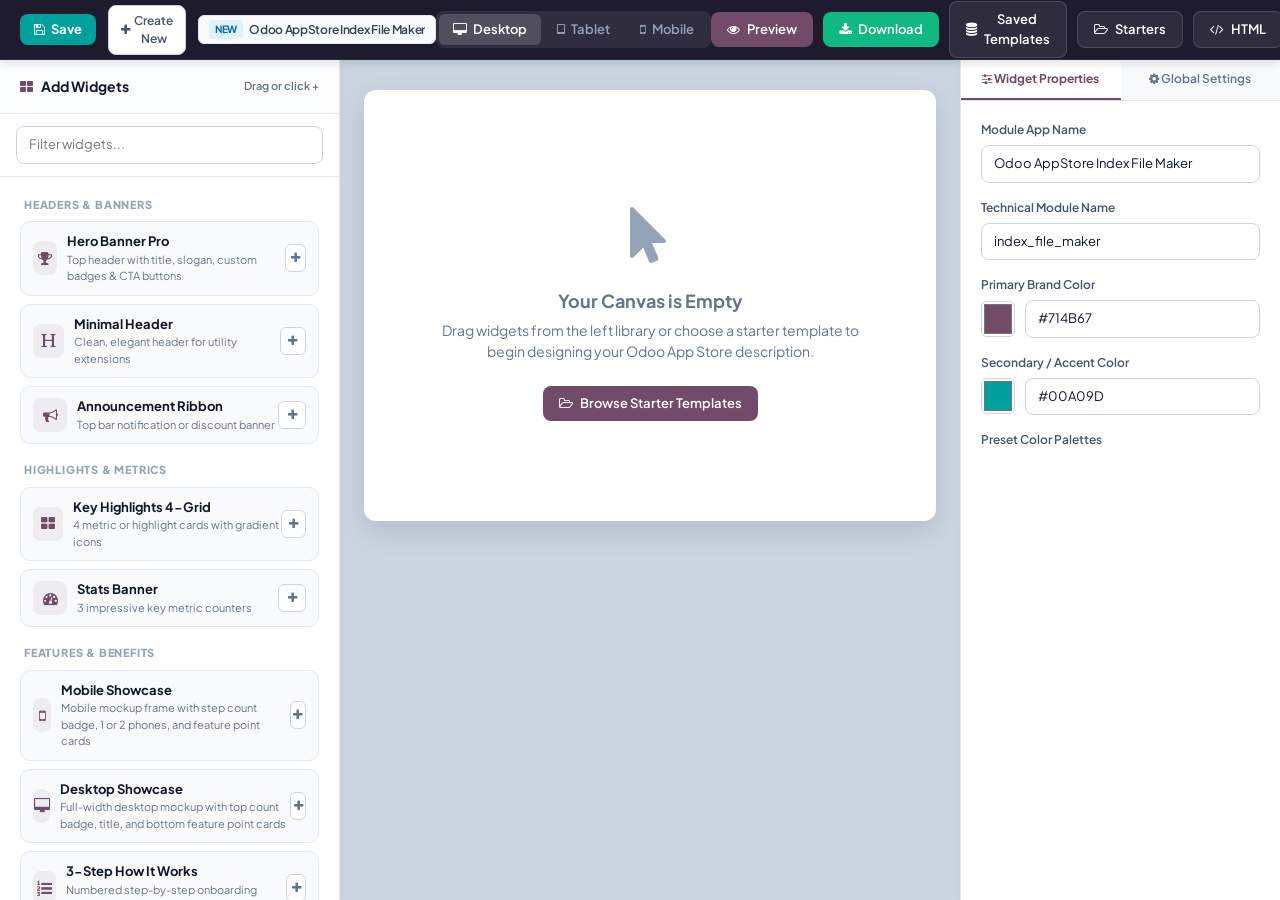
==== static/src/standalone/index.html @ 57f61c3e "minor issue fix and ui changes" ====
<!DOCTYPE html>
<html lang="en">

<head>
    <meta charset="UTF-8">
    <meta name="viewport" content="width=device-width, initial-scale=1.0">
    <title>Odoo AppStore Index File Maker</title>
    <!-- Font Awesome for Icons -->
    <link rel="stylesheet" href="https://cdnjs.cloudflare.com/ajax/libs/font-awesome/4.7.0/css/font-awesome.min.css">
    <!-- Google Material Symbols (Odoo Icons .oi) -->
    <link rel="stylesheet" href="https://fonts.googleapis.com/css2?family=Material+Symbols+Outlined:opsz,wght,FILL,GRAD@20..48,100..700,0..1,-50..200">
    <link rel="preconnect" href="https://fonts.googleapis.com">
    <link rel="preconnect" href="https://fonts.gstatic.com" crossorigin>
    <link
        href="https://fonts.googleapis.com/css2?family=Plus+Jakarta+Sans:wght@400;500;600;700;800&family=Inter:wght@400;500;600;700&display=swap"
        rel="stylesheet">
    <!-- Bootstrap 5 CSS (Used by Odoo 16/17/18/19/20 App Store Layout) -->
    <link rel="stylesheet" href="https://cdn.jsdelivr.net/npm/bootstrap@5.3.0/dist/css/bootstrap.min.css">
    <!-- Modular Stylesheet -->
    <link rel="stylesheet" href="css/builder.css?v=20.0.53">
</head>

<body>
    <!-- TOP HEADER -->
    <header class="topbar">
        <div class="topbar-brand">
            <button class="btn btn-primary" id="btn-save-template" onclick="saveCurrentTemplate()" title="Save Template to Odoo"
                style="display: inline-flex; align-items: center; gap: 6px; padding: 6px 14px; font-size: 13px; font-weight: 700; background: #00A09D; border-color: #00A09D; color: #ffffff; cursor: pointer;">
                <i class="fa fa-floppy-o"></i> Save
            </button>
            <button class="btn btn-outline" id="btn-new-template" onclick="startNewTemplate()" title="Create New Blank Template"
                style="display: inline-flex; align-items: center; gap: 4px; padding: 6px 12px; font-size: 12px; font-weight: 600; background: #ffffff; color: #475569; border-color: #cbd5e1; cursor: pointer;">
                <i class="fa fa-plus"></i> Create New
            </button>
            <div id="template-info-badge" style="display: inline-flex; align-items: center; gap: 6px; padding: 4px 10px; background: #f8fafc; border: 1px solid #e2e8f0; border-radius: 6px;">
                <span id="template-status-tag" style="font-size: 10px; font-weight: 700; padding: 2px 6px; border-radius: 4px; background: #e0f2fe; color: #0369a1; text-transform: uppercase;">NEW</span>
                <span id="template-name-display" style="font-size: 12px; font-weight: 600; color: #334155; max-width: 220px; overflow: hidden; text-overflow: ellipsis; white-space: nowrap;">Odoo AppStore Index File Maker</span>
            </div>
        </div>

        <div class="topbar-center">
            <button class="viewport-btn active" id="view-desktop" onclick="setViewport('desktop')">
                <i class="fa fa-desktop"></i> Desktop
            </button>
            <button class="viewport-btn" id="view-tablet" onclick="setViewport('tablet')">
                <i class="fa fa-tablet"></i> Tablet
            </button>
            <button class="viewport-btn" id="view-mobile" onclick="setViewport('mobile')">
                <i class="fa fa-mobile"></i> Mobile
            </button>
        </div>

        <div class="topbar-actions">
            <button class="btn btn-primary" onclick="openPreviewModal()" title="Live Simulator Preview">
                <i class="fa fa-eye"></i> Preview
            </button>
            <button class="btn btn-success" onclick="downloadIndexFile()" title="Download index.html">
                <i class="fa fa-download"></i> Download
            </button>
            <button class="btn btn-outline" onclick="openSavedTemplatesModal()" title="View and load templates saved in Odoo">
                <i class="fa fa-database"></i> Saved Templates
            </button>
            <button class="btn btn-outline" onclick="openTemplatesModal()" title="Choose starter template">
                <i class="fa fa-folder-open-o"></i> Starters
            </button>
            <button class="btn btn-outline" onclick="openCodeModal()" title="View HTML code">
                <i class="fa fa-code"></i> HTML
            </button>
        </div>
    </header>

    <!-- 3-COLUMN WORKSPACE -->
    <main class="workspace">
        <!-- left PANEL: WIDGETS LIBRARY -->
        <aside class="panel-left">
            <div class="panel-header">
                <span class="panel-title"><i class="fa fa-th-large" style="color: var(--primary);"></i> Add
                    Widgets</span>
                <span style="font-size: 11px; color: var(--text-muted); font-weight: 600;">Drag or click +</span>
            </div>

            <div class="search-box">
                <input type="text" class="form-input" id="widget-search" placeholder="Filter widgets..."
                    onkeyup="filterWidgets(this.value)">
            </div>

            <div class="panel-content" id="widgets-catalog-container">
                <!-- Populated dynamically from catalog -->
            </div>
        </aside>


        <!-- CENTER: CANVAS -->
        <section class="panel-center" id="canvas-area">
            <div class="canvas-wrapper" id="canvas-root">
                <!-- Live sections rendered here -->
            </div>

        </section>
        <!-- right PANEL: PROPERTIES -->
        <aside class="panel-right">
            <div class="panel-tabs">
                <div class="panel-tab active" id="tab-props" onclick="switchLeftTab('props')">
                    <i class="fa fa-sliders"></i> Widget Properties
                </div>
                <div class="panel-tab" id="tab-global" onclick="switchLeftTab('global')">
                    <i class="fa fa-cog"></i> Global Settings
                </div>
            </div>

            <div class="panel-content" id="props-container">
                <!-- Dynamically populated by JS -->
            </div>
        </aside>


    </main>

    <!-- PREVIEW MODAL -->
    <div class="modal-overlay" id="preview-modal">
        <div class="modal-card" style="max-width: 1100px; height: 90vh;">
            <div class="modal-header">
                <div style="display: flex; align-items: center; gap: 10px;">
                    <i class="fa fa-eye" style="color: var(--primary);"></i>
                    <h3 style="font-size: 16px; font-weight: 700;">Odoo App Store Live Simulator</h3>
                </div>
                <div style="display: flex; gap: 10px;">
                    <button class="btn btn-success" onclick="downloadIndexFile()">
                        <i class="fa fa-download"></i> Download index.html
                    </button>
                    <button class="btn btn-outline" style="color: #64748b; border-color: #cbd5e1;"
                        onclick="closeModal('preview-modal')">
                        <i class="fa fa-times"></i> Close
                    </button>
                </div>
            </div>
            <div class="modal-body" style="padding: 0; background: #f8fafc;">
                <iframe id="preview-iframe"
                    style="width: 100%; height: 100%; border: none; min-height: 600px;"></iframe>
            </div>
        </div>
    </div>

    <!-- CODE VIEW MODAL -->
    <div class="modal-overlay" id="code-modal">
        <div class="modal-card">
            <div class="modal-header">
                <div style="display: flex; align-items: center; gap: 10px;">
                    <i class="fa fa-code" style="color: var(--primary);"></i>
                    <h3 style="font-size: 16px; font-weight: 700;">Generated Odoo App Store HTML</h3>
                </div>
                <div style="display: flex; gap: 10px;">
                    <button class="btn btn-primary" onclick="copyHTMLCode()">
                        <i class="fa fa-copy"></i> Copy Code
                    </button>
                    <button class="btn btn-outline" style="color: #64748b; border-color: #cbd5e1;"
                        onclick="closeModal('code-modal')">
                        <i class="fa fa-times"></i> Close
                    </button>
                </div>
            </div>
            <div class="modal-body">
                <div class="code-box" id="code-display"></div>
            </div>
        </div>
    </div>

    <!-- TEMPLATES MODAL -->
    <div class="modal-overlay" id="templates-modal">
        <div class="modal-card" style="max-width: 650px;">
            <div class="modal-header">
                <div style="display: flex; align-items: center; gap: 10px;">
                    <i class="fa fa-folder-open-o" style="color: var(--primary);"></i>
                    <h3 style="font-size: 16px; font-weight: 700;">Starter Templates</h3>
                </div>
                <button class="btn btn-outline" style="color: #64748b; border-color: #cbd5e1;"
                    onclick="closeModal('templates-modal')">
                    <i class="fa fa-times"></i>
                </button>
            </div>
            <div class="modal-body">
                <p style="font-size: 14px; color: #64748b; margin-bottom: 20px;">Choose a pre-designed layout to
                    jumpstart your Odoo App Store description:</p>
                <div style="display: flex; flex-direction: column; gap: 12px;">
                    <div class="item-card" style="cursor: pointer; padding: 16px;" onclick="loadTemplate('full')">
                        <h4 style="font-size: 15px; font-weight: 700; color: var(--primary); margin-bottom: 4px;">🚀
                            Comprehensive Pro App</h4>
                        <p style="font-size: 13px; color: #64748b; margin: 0;">Full layout with Hero Banner, Highlights,
                            Split Features, Screenshots, FAQ, and Support.</p>
                    </div>
                    <div class="item-card" style="cursor: pointer; padding: 16px;" onclick="loadTemplate('utility')">
                        <h4 style="font-size: 15px; font-weight: 700; color: var(--accent); margin-bottom: 4px;">⚡
                            Lightweight Utility Module</h4>
                        <p style="font-size: 13px; color: #64748b; margin: 0;">Minimal header, 3 feature cards,
                            configuration screenshot, and contact card.</p>
                    </div>
                    <div class="item-card" style="cursor: pointer; padding: 16px;" onclick="loadTemplate('blank')">
                        <h4 style="font-size: 15px; font-weight: 700; color: #ef4444; margin-bottom: 4px;">🗑 Blank
                            Canvas</h4>
                        <p style="font-size: 13px; color: #64748b; margin: 0;">Start fresh and build your description
                            from scratch.</p>
                    </div>
                </div>
            </div>
        </div>
    </div>

    <!-- SAVED TEMPLATES IN ODOO MODAL -->
    <div class="modal-overlay" id="saved-templates-modal">
        <div class="modal-card" style="max-width: 720px;">
            <div class="modal-header">
                <div style="display: flex; align-items: center; gap: 10px;">
                    <i class="fa fa-database" style="color: var(--primary); font-size: 18px;"></i>
                    <h3 style="font-size: 16px; font-weight: 700;">Saved Templates in Odoo</h3>
                </div>
                <div style="display: flex; gap: 8px;">
                    <button class="btn btn-primary" style="font-size: 12px; padding: 5px 12px;" onclick="startNewTemplate(); closeModal('saved-templates-modal');">
                        <i class="fa fa-plus"></i> Create New
                    </button>
                    <button class="btn btn-outline" style="color: #64748b; border-color: #cbd5e1;" onclick="closeModal('saved-templates-modal')">
                        <i class="fa fa-times"></i>
                    </button>
                </div>
            </div>
            <div class="modal-body">
                <p style="font-size: 13px; color: #64748b; margin-bottom: 14px;">
                    Select any previously saved template to load and continue editing in the builder:
                </p>
                <div id="saved-templates-list-container" style="display: flex; flex-direction: column; gap: 10px; max-height: 420px; overflow-y: auto;">
                    <div style="text-align: center; padding: 30px; color: #94a3b8;">
                        <i class="fa fa-spinner fa-spin" style="font-size: 24px; margin-bottom: 8px; display: block;"></i>
                        Loading saved templates...
                    </div>
                </div>
            </div>
        </div>
    </div>

    <!-- TOAST NOTIFICATION -->
    <div class="toast" id="toast-notify">
        <i class="fa fa-check-circle" style="color: #10b981; font-size: 18px;"></i>
        <span id="toast-msg">Action completed</span>
    </div>


    <script>
        function goBackToOdoo() {
            if (window.top && window.top !== window) {
                try {
                    if (window.top.history && window.top.history.length > 1) {
                        window.top.history.back();
                    } else {
                        window.top.location.href = '/odoo';
                    }
                } catch (e) {
                    window.top.location.href = '/odoo';
                }
            } else {
                window.history.back();
            }
        }
    </script>
    <!-- Modular JavaScript Files -->
    <script src="js/widgets.js?v=20.0.60"></script>
    <script src="js/generator.js?v=20.0.60"></script>
    <script src="js/app.js?v=20.0.60"></script>
</body>

</html>
---- static/src/standalone/css/builder.css ----
:root {
            --primary: #714B67;
            --primary-hover: #5d3d54;
            --accent: #00A09D;
            --accent-hover: #008785;
            --bg-dark: #0f172a;
            --bg-panel: #ffffff;
            --bg-canvas: #e2e8f0;
            --border-color: #e2e8f0;
            --border-dark: #334155;
            --text-main: #0f172a;
            --text-muted: #64748b;
            --card-shadow: 0 4px 16px rgba(0, 0, 0, 0.05);
            --radius-md: 10px;
            --radius-lg: 14px;
        }

        * {
            box-sizing: border-box;
            margin: 0;
            padding: 0;
            font-family: 'Plus Jakarta Sans', -apple-system, sans-serif;
        }

        /* Odoo Icons (.oi) support with Google Material Symbols */
        .oi, i.oi {
            display: inline-block;
            font-family: 'Material Symbols Outlined' !important;
            font-style: normal;
            font-weight: 400 !important;
            line-height: 1;
            letter-spacing: normal;
            text-transform: none;
            white-space: nowrap;
            word-wrap: normal;
            direction: ltr;
            -webkit-font-smoothing: antialiased;
            -moz-osx-font-smoothing: grayscale;
            vertical-align: middle;
        }
        .oi:before, .oi::before, i.oi:before, i.oi::before {
            display: inline-block;
            content: attr(data-icon);
            text-rendering: geometricPrecision;
            word-break: keep-all;
        }

        html, body {
            height: 100%;
            width: 100%;
            margin: 0;
            padding: 0;
            overflow: hidden;
            background: #f1f5f9;
            color: var(--text-main);
            position: relative;
        }

        /* TOP NAVIGATION */
        .topbar {
            position: absolute;
            top: 0;
            left: 0;
            right: 0;
            height: 60px;
            background: #1e1b2e;
            color: #ffffff;
            display: flex;
            align-items: center;
            justify-content: space-between;
            padding: 0 20px;
            border-bottom: 1px solid rgba(255, 255, 255, 0.08);
            z-index: 100;
            box-shadow: 0 2px 10px rgba(0,0,0,0.15);
        }

        .topbar-brand {
            display: flex;
            align-items: center;
            gap: 12px;
            font-weight: 800;
            font-size: 17px;
            letter-spacing: -0.3px;
        }

        .brand-badge {
            background: linear-gradient(135deg, #714B67 0%, #00A09D 100%);
            color: #ffffff;
            padding: 4px 9px;
            border-radius: 6px;
            font-size: 11px;
            font-weight: 700;
            letter-spacing: 0.5px;
        }

        .topbar-center {
            display: flex;
            align-items: center;
            background: rgba(255, 255, 255, 0.08);
            border-radius: 8px;
            padding: 3px;
            gap: 2px;
        }

        .viewport-btn {
            background: transparent;
            border: none;
            color: #94a3b8;
            padding: 6px 14px;
            border-radius: 6px;
            cursor: pointer;
            font-size: 13px;
            font-weight: 600;
            display: flex;
            align-items: center;
            gap: 6px;
            transition: all 0.2s;
        }

        .viewport-btn.active, .viewport-btn:hover {
            background: rgba(255, 255, 255, 0.16);
            color: #ffffff;
        }

        .topbar-actions {
            display: flex;
            align-items: center;
            gap: 10px;
        }

        .btn {
            display: inline-flex;
            align-items: center;
            gap: 7px;
            padding: 8px 16px;
            border-radius: 8px;
            font-size: 13px;
            font-weight: 600;
            cursor: pointer;
            transition: all 0.2s;
            border: none;
            outline: none;
        }

        .btn-outline {
            background: rgba(255, 255, 255, 0.08);
            color: #ffffff;
            border: 1px solid rgba(255, 255, 255, 0.15);
        }

        .btn-outline:hover {
            background: rgba(255, 255, 255, 0.16);
        }

        .btn-success {
            background: #10b981;
            color: #ffffff;
        }

        .btn-success:hover {
            background: #059669;
        }

        .btn-primary {
            background: #714B67;
            color: #ffffff;
        }

        .btn-primary:hover {
            background: #5d3d54;
        }

        .btn-accent {
            background: #00A09D;
            color: #ffffff;
        }

        .btn-accent:hover {
            background: #008785;
        }

        /* 3-COLUMN APP WORKSPACE */
        .workspace {
            position: absolute;
            top: 60px;
            bottom: 0;
            left: 0;
            right: 0;
            height: calc(100vh - 60px);
            display: flex;
            flex-direction: row;
            overflow: hidden;
            width: 100%;
        }

        /* LEFT PANEL: PROPERTY INSPECTOR */
        .panel-left {
            position: relative;
            width: 340px;
            min-width: 340px;
            max-width: 340px;
            height: 100%;
            flex-shrink: 0;
            background: var(--bg-panel);
            border-right: 1px solid var(--border-color);
            display: flex;
            flex-direction: column;
            overflow: hidden;
            z-index: 20;
            box-shadow: 2px 0 10px rgba(0,0,0,0.02);
        }

        .panel-header {
            padding: 16px 20px;
            border-bottom: 1px solid var(--border-color);
            display: flex;
            align-items: center;
            justify-content: space-between;
            background: #fcfdfe;
        }

        .panel-title {
            font-size: 14px;
            font-weight: 700;
            color: var(--text-main);
            display: flex;
            align-items: center;
            gap: 8px;
        }

        .panel-tabs {
            display: flex;
            border-bottom: 1px solid var(--border-color);
            background: #f8fafc;
        }

        .panel-tab {
            flex: 1;
            padding: 10px 14px;
            text-align: center;
            font-size: 12px;
            font-weight: 600;
            color: var(--text-muted);
            cursor: pointer;
            border-bottom: 2px solid transparent;
            transition: all 0.2s;
        }

        .panel-tab.active {
            color: var(--primary);
            border-bottom-color: var(--primary);
            background: #ffffff;
            font-weight: 700;
        }

        .panel-content {
            flex: 1;
            overflow-y: auto;
            padding: 20px;
        }

        /* FORM CONTROLS */
        .form-group {
            margin-bottom: 16px;
        }

        .form-label {
            display: block;
            font-size: 12px;
            font-weight: 600;
            color: #475569;
            margin-bottom: 6px;
        }

        .form-input, .form-textarea, .form-select {
            width: 100%;
            padding: 8px 12px;
            border: 1px solid #cbd5e1;
            border-radius: 8px;
            font-size: 13px;
            color: var(--text-main);
            background: #ffffff;
            transition: border 0.2s;
            outline: none;
        }

        .form-input:focus, .form-textarea:focus, .form-select:focus {
            border-color: var(--primary);
            box-shadow: 0 0 0 3px rgba(113, 75, 103, 0.1);
        }

        .form-textarea {
            resize: vertical;
            min-height: 70px;
        }

        .color-row {
            display: flex;
            align-items: center;
            gap: 10px;
        }

        .color-picker-input {
            width: 40px;
            height: 36px;
            border: 1px solid #cbd5e1;
            border-radius: 6px;
            cursor: pointer;
            padding: 2px;
            background: transparent;
        }

        .items-list {
            display: flex;
            flex-direction: column;
            gap: 10px;
            margin-top: 8px;
        }

        .item-card {
            background: #f8fafc;
            border: 1px solid #e2e8f0;
            border-radius: 8px;
            padding: 10px;
            position: relative;
        }

        .item-delete-btn {
            position: absolute;
            top: 8px;
            right: 8px;
            background: transparent;
            border: none;
            color: #ef4444;
            cursor: pointer;
            font-size: 13px;
            opacity: 0.7;
            transition: opacity 0.2s;
        }

        .item-delete-btn:hover {
            opacity: 1;
        }

        /* CENTER: DRAG & DROP CANVAS */
        .panel-center {
            position: relative;
            flex: 1 1 auto;
            min-width: 0;
            min-height: 0;
            height: 100%;
            background: #cbd5e1;
            overflow-y: scroll !important;
            overflow-x: hidden !important;
            padding: 30px 24px 100px 24px;
            z-index: 10;
            -webkit-overflow-scrolling: touch;
        }

        .panel-center::-webkit-scrollbar {
            width: 14px !important;
            display: block !important;
        }

        .panel-center::-webkit-scrollbar-track {
            background: #e2e8f0 !important;
            border-left: 1px solid #cbd5e1 !important;
        }

        .panel-center::-webkit-scrollbar-thumb {
            background-color: #714B67 !important;
            border-radius: 7px !important;
            border: 2px solid #e2e8f0 !important;
        }

        .panel-center::-webkit-scrollbar-thumb:hover {
            background-color: #55344d !important;
        }

        /* FLOATING SCROLL NAVIGATION IN CENTER CANVAS */
        .canvas-scroll-nav {
            position: fixed;
            bottom: 24px;
            right: 344px;
            display: flex;
            flex-direction: column;
            align-items: center;
            gap: 6px;
            background: rgba(30, 27, 46, 0.92);
            backdrop-filter: blur(8px);
            border: 1px solid rgba(255, 255, 255, 0.15);
            border-radius: 24px;
            padding: 6px;
            z-index: 90;
            box-shadow: 0 8px 24px rgba(0,0,0,0.25);
            transition: all 0.2s ease;
        }

        .scroll-nav-btn {
            width: 32px;
            height: 32px;
            border-radius: 50%;
            background: rgba(255, 255, 255, 0.14);
            border: none;
            color: #ffffff;
            cursor: pointer;
            display: flex;
            align-items: center;
            justify-content: center;
            font-size: 13px;
            transition: all 0.2s;
        }

        .scroll-nav-btn:hover {
            background: var(--accent);
            transform: scale(1.1);
        }

        .scroll-widget-count {
            font-size: 10px;
            color: #cbd5e1;
            font-weight: 700;
            padding: 2px 8px;
            text-transform: uppercase;
            letter-spacing: 0.5px;
            white-space: nowrap;
        }

        .canvas-wrapper {
            margin: 0 auto 30px auto;
            width: 100%;
            max-width: 1080px;
            background: #ffffff;
            border-radius: 12px;
            box-shadow: 0 10px 30px rgba(0, 0, 0, 0.12);
            min-height: auto;
            height: auto;
            overflow: visible;
            transition: max-width 0.3s ease;
            position: relative;
        }

        /* Container & Grid inside Canvas for 100% Preview parity */
        .canvas-wrapper .container {
            width: 100% !important;
            max-width: 100% !important;
            padding-right: 20px !important;
            padding-left: 20px !important;
            margin-right: auto !important;
            margin-left: auto !important;
        }

        .canvas-wrapper .card {
            border-radius: 12px !important;
        }

        /* Viewport switching styles (Desktop, Tablet, Mobile) */
        .canvas-wrapper.tablet {
            max-width: 768px !important;
        }

        .canvas-wrapper.tablet .col-md-3,
        .canvas-wrapper.tablet .col-sm-6.col-md-3,
        .canvas-wrapper.tablet .col-md-4 {
            flex: 0 0 50% !important;
            max-width: 50% !important;
        }

        .canvas-wrapper.mobile {
            max-width: 400px !important;
        }

        .canvas-wrapper.mobile .col-md-3,
        .canvas-wrapper.mobile .col-sm-6.col-md-3,
        .canvas-wrapper.mobile .col-md-4,
        .canvas-wrapper.mobile .col-md-6,
        .canvas-wrapper.mobile .col-lg-6,
        .canvas-wrapper.mobile .col-lg-8,
        .canvas-wrapper.mobile .col-lg-10 {
            flex: 0 0 100% !important;
            max-width: 100% !important;
        }

        /* Drop indicator line */
        .drop-target-line {
            height: 6px;
            background: var(--accent);
            border-radius: 3px;
            margin: 4px 0;
            display: none;
            box-shadow: 0 0 10px rgba(0, 160, 157, 0.6);
            animation: pulseGlow 1s infinite alternate;
        }
        .drop-target-line.visible {
            display: block;
        }
        @keyframes pulseGlow {
            from { opacity: 0.7; }
            to { opacity: 1; }
        }

        .canvas-bottom-drop-zone {
            width: 100%;
            max-width: 1080px;
            margin-top: 16px;
            border: 2px dashed #94a3b8;
            border-radius: 10px;
            padding: 24px;
            text-align: center;
            color: #64748b;
            font-size: 14px;
            font-weight: 600;
            background: rgba(255, 255, 255, 0.4);
            cursor: pointer;
            transition: all 0.2s;
        }
        .canvas-bottom-drop-zone:hover, .canvas-bottom-drop-zone.dragover {
            background: #ffffff;
            border-color: var(--primary);
            color: var(--primary);
            box-shadow: 0 4px 16px rgba(113, 75, 103, 0.1);
        }

        .canvas-empty {
            display: flex;
            flex-direction: column;
            align-items: center;
            justify-content: center;
            padding: 100px 20px;
            text-align: center;
            color: var(--text-muted);
        }

        .canvas-empty-icon {
            font-size: 56px;
            color: #94a3b8;
            margin-bottom: 16px;
        }

        /* WIDGET BLOCK IN CANVAS */
        .widget-block {
            position: relative;
            cursor: pointer;
            transition: outline 0.15s ease, box-shadow 0.15s ease;
        }

        .widget-block:hover {
            outline: 2px dashed rgba(113, 75, 103, 0.4);
            outline-offset: -2px;
        }

        .widget-block.selected {
            outline: 3px solid var(--primary) !important;
            outline-offset: -3px;
            box-shadow: 0 0 0 4px rgba(113, 75, 103, 0.15);
        }

        /* BLOCK FLOATING TOOLBAR */
        .widget-toolbar {
            position: absolute;
            top: 8px;
            right: 8px;
            background: #1e1b2e;
            color: #ffffff;
            border-radius: 6px;
            padding: 4px 8px;
            display: none;
            align-items: center;
            gap: 6px;
            z-index: 50;
            box-shadow: 0 4px 12px rgba(0,0,0,0.25);
        }

        .widget-block:hover .widget-toolbar,
        .widget-block.selected .widget-toolbar {
            display: flex;
        }

        .toolbar-btn {
            background: transparent;
            border: none;
            color: #cbd5e1;
            cursor: pointer;
            font-size: 12px;
            padding: 3px 6px;
            border-radius: 4px;
            transition: all 0.2s;
        }

        .toolbar-btn:hover {
            background: rgba(255, 255, 255, 0.18);
            color: #ffffff;
        }

        .toolbar-btn.btn-del:hover {
            background: #ef4444;
            color: #ffffff;
        }

        .widget-type-badge {
            font-size: 11px;
            font-weight: 700;
            color: #94a3b8;
            margin-right: 4px;
            text-transform: uppercase;
            letter-spacing: 0.5px;
        }

        .drop-indicator {
            height: 6px;
            background: var(--accent);
            border-radius: 3px;
            margin: 2px 0;
            display: none;
        }

        .drop-indicator.active {
            display: block;
        }

        /* RIGHT PANEL: WIDGETS LIBRARY */
        .panel-right {
            position: relative;
            width: 320px;
            min-width: 320px;
            max-width: 320px;
            height: 100%;
            flex-shrink: 0;
            background: var(--bg-panel);
            border-left: 1px solid var(--border-color);
            display: flex;
            flex-direction: column;
            overflow: hidden;
            z-index: 20;
            box-shadow: -2px 0 10px rgba(0,0,0,0.02);
        }

        .search-box {
            padding: 12px 16px;
            border-bottom: 1px solid var(--border-color);
        }

        .category-group {
            margin-bottom: 18px;
        }

        .category-title {
            font-size: 11px;
            font-weight: 800;
            color: #94a3b8;
            text-transform: uppercase;
            letter-spacing: 0.8px;
            margin-bottom: 8px;
            padding: 0 4px;
        }

        .widget-card {
            background: #f8fafc;
            border: 1px solid #e2e8f0;
            border-radius: 10px;
            padding: 10px 12px;
            margin-bottom: 8px;
            display: flex;
            align-items: center;
            justify-content: space-between;
            cursor: grab;
            transition: all 0.2s;
            user-select: none;
        }

        .widget-card:hover {
            background: #ffffff;
            border-color: var(--primary);
            transform: translateY(-2px);
            box-shadow: 0 4px 12px rgba(113, 75, 103, 0.08);
        }

        .widget-card-info {
            display: flex;
            align-items: center;
            gap: 10px;
        }

        .widget-card-icon {
            width: 34px;
            height: 34px;
            border-radius: 8px;
            background: rgba(113, 75, 103, 0.08);
            color: var(--primary);
            display: flex;
            align-items: center;
            justify-content: center;
            font-size: 15px;
        }

        .widget-card-title {
            font-size: 13px;
            font-weight: 700;
            color: var(--text-main);
        }

        .widget-card-desc {
            font-size: 11px;
            color: var(--text-muted);
        }

        .widget-add-btn {
            background: #ffffff;
            border: 1px solid #cbd5e1;
            width: 28px;
            height: 28px;
            border-radius: 6px;
            color: var(--text-muted);
            cursor: pointer;
            display: flex;
            align-items: center;
            justify-content: center;
            font-size: 12px;
            transition: all 0.2s;
        }

        .widget-add-btn:hover {
            background: var(--primary);
            color: #ffffff;
            border-color: var(--primary);
        }

        /* MODALS */
        .modal-overlay {
            position: fixed;
            inset: 0;
            background: rgba(15, 23, 42, 0.7);
            backdrop-filter: blur(4px);
            z-index: 1000;
            display: none;
            align-items: center;
            justify-content: center;
            padding: 20px;
        }

        .modal-overlay.active {
            display: flex;
        }

        .modal-card {
            background: #ffffff;
            border-radius: 14px;
            width: 100%;
            max-width: 950px;
            max-height: 90vh;
            display: flex;
            flex-direction: column;
            overflow: hidden;
            box-shadow: 0 20px 40px rgba(0, 0, 0, 0.25);
            animation: modalFadeIn 0.2s ease;
        }

        @keyframes modalFadeIn {
            from { opacity: 0; transform: scale(0.96); }
            to { opacity: 1; transform: scale(1); }
        }

        .modal-header {
            padding: 16px 24px;
            border-bottom: 1px solid #e2e8f0;
            display: flex;
            align-items: center;
            justify-content: space-between;
            background: #f8fafc;
        }

        .modal-body {
            flex: 1;
            overflow-y: auto;
            padding: 24px;
        }

        .code-box {
            background: #0f172a;
            color: #f8fafc;
            padding: 16px;
            border-radius: 8px;
            font-family: monospace;
            font-size: 13px;
            line-height: 1.5;
            white-space: pre;
            overflow-x: auto;
            max-height: 60vh;
        }

        /* TOAST NOTIFICATION */
        .toast {
            position: fixed;
            bottom: 24px;
            right: 24px;
            background: #1e1b2e;
            color: #ffffff;
            padding: 12px 20px;
            border-radius: 8px;
            font-size: 14px;
            font-weight: 600;
            display: flex;
            align-items: center;
            gap: 10px;
            box-shadow: 0 10px 25px rgba(0,0,0,0.2);
            z-index: 2000;
            transform: translateY(100px);
            opacity: 0;
            transition: all 0.3s cubic-bezier(0.16, 1, 0.3, 1);
        }

        .toast.show {
            transform: translateY(0);
            opacity: 1;
        }

        /* FAQ ACCORDION COMPONENT */
        details.faq-accordion-item summary {
            list-style: none !important;
            outline: none !important;
        }
        details.faq-accordion-item summary::-webkit-details-marker,
        details.faq-accordion-item summary::marker {
            display: none !important;
        }
        details.faq-accordion-item .faq-arrow-up {
            display: none !important;
        }
        details.faq-accordion-item .faq-arrow-down {
            display: inline-block !important;
        }
        details.faq-accordion-item[open] .faq-arrow-down {
            display: none !important;
        }
        details.faq-accordion-item[open] .faq-arrow-up {
            display: inline-block !important;
        }
        details.faq-accordion-item:not([open]) .faq-arrow-down {
            display: inline-block !important;
        }
        details.faq-accordion-item:not([open]) .faq-arrow-up {
            display: none !important;
        }
        details.faq-accordion-item[open] .faq-accordion-arrow {
            background-color: rgba(0, 0, 0, 0.1) !important;
        }
        details.faq-accordion-item summary:hover {
            filter: brightness(0.98);
        }
        details.faq-accordion-item summary:hover .faq-accordion-arrow {
            background-color: rgba(0, 0, 0, 0.09) !important;
        }
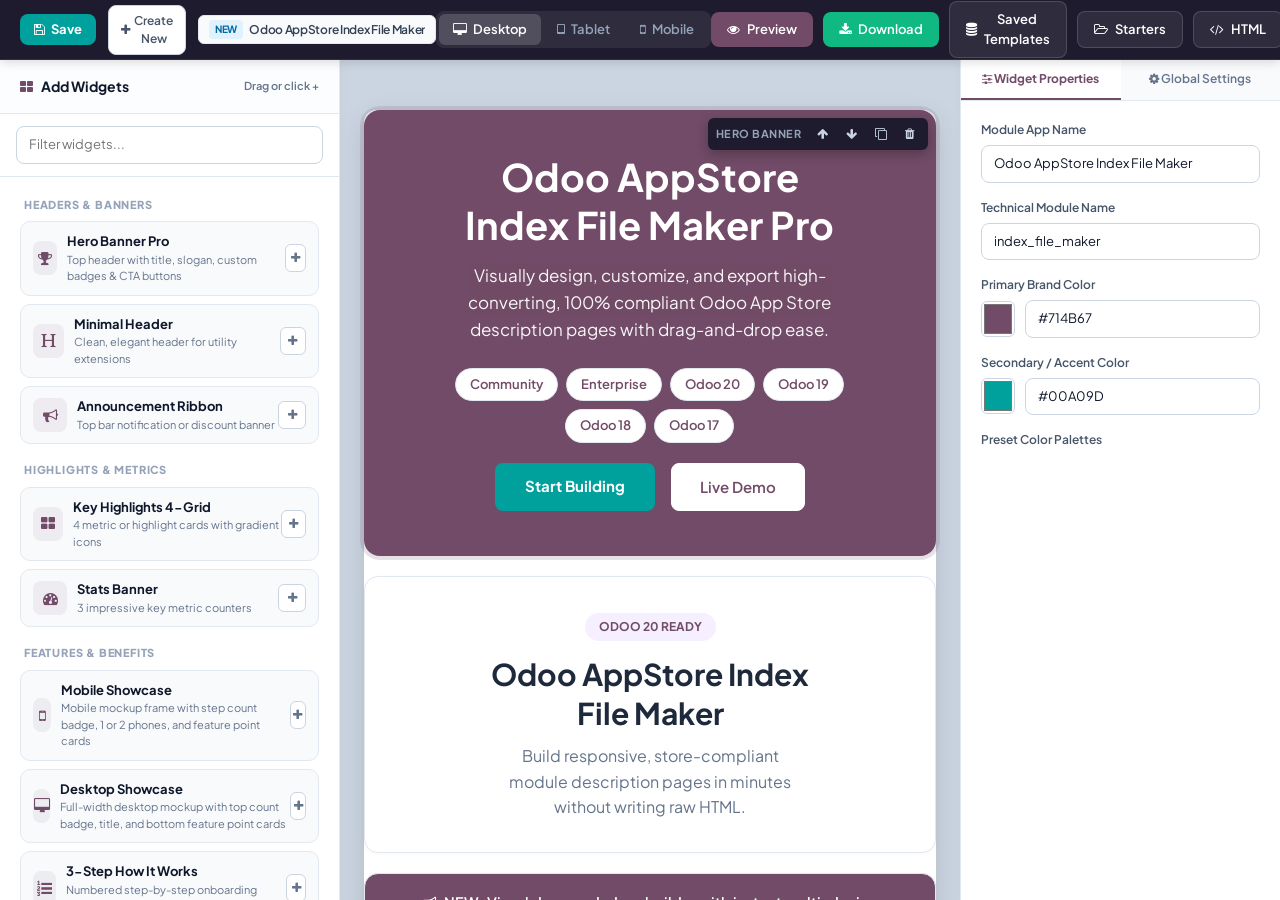
==== commit 753d9895: "temp add" ====
--- a/static/src/standalone/index.html
+++ b/static/src/standalone/index.html
@@ -167,10 +167,10 @@
 
     <!-- TEMPLATES MODAL -->
     <div class="modal-overlay" id="templates-modal">
-        <div class="modal-card" style="max-width: 650px;">
+        <div class="modal-card" style="max-width: 680px;">
             <div class="modal-header">
                 <div style="display: flex; align-items: center; gap: 10px;">
-                    <i class="fa fa-folder-open-o" style="color: var(--primary);"></i>
+                    <i class="fa fa-folder-open-o" style="color: var(--primary); font-size: 18px;"></i>
                     <h3 style="font-size: 16px; font-weight: 700;">Starter Templates</h3>
                 </div>
                 <button class="btn btn-outline" style="color: #64748b; border-color: #cbd5e1;"
@@ -179,26 +179,70 @@
                 </button>
             </div>
             <div class="modal-body">
-                <p style="font-size: 14px; color: #64748b; margin-bottom: 20px;">Choose a pre-designed layout to
-                    jumpstart your Odoo App Store description:</p>
+                <p style="font-size: 14px; color: #64748b; margin-bottom: 16px;">Choose a pre-designed layout to jumpstart your Odoo App Store description:</p>
                 <div style="display: flex; flex-direction: column; gap: 12px;">
-                    <div class="item-card" style="cursor: pointer; padding: 16px;" onclick="loadTemplate('full')">
-                        <h4 style="font-size: 15px; font-weight: 700; color: var(--primary); margin-bottom: 4px;">🚀
-                            Comprehensive Pro App</h4>
-                        <p style="font-size: 13px; color: #64748b; margin: 0;">Full layout with Hero Banner, Highlights,
-                            Split Features, Screenshots, FAQ, and Support.</p>
+                    <!-- Template 1: Odoo Theme -->
+                    <div class="item-card" style="cursor: pointer; padding: 16px; border: 1px solid #e2e8f0; border-radius: 10px; transition: all 0.2s ease; box-shadow: 0 1px 3px rgba(0,0,0,0.03);" onclick="loadTemplate('odoo_theme')">
+                        <div style="display: flex; justify-content: space-between; align-items: center;">
+                            <div style="display: flex; align-items: center; gap: 14px; flex: 1; min-width: 0;">
+                                <div style="width: 44px; height: 44px; border-radius: 10px; background-color: rgba(113, 75, 103, 0.12); color: #714B67; display: flex; align-items: center; justify-content: center; font-size: 20px; flex-shrink: 0;">
+                                    <i class="fa fa-cube"></i>
+                                </div>
+                                <div style="flex: 1; min-width: 0;">
+                                    <div style="display: flex; align-items: center; gap: 8px; margin-bottom: 4px;">
+                                        <h4 style="font-size: 15px; font-weight: 700; color: #714B67; margin: 0;">Odoo Theme</h4>
+                                        <span style="font-size: 10px; font-weight: 700; background: #e0f2fe; color: #0369a1; padding: 2px 6px; border-radius: 4px;">DEFAULT PURPLE</span>
+                                    </div>
+                                    <p style="font-size: 12.5px; color: #64748b; margin: 0;">
+                                        Standard Odoo App Store presentation with Purple &amp; Teal branding, comparison table, showcases, and FAQs.
+                                    </p>
+                                </div>
+                            </div>
+                            <div style="margin-left: 14px; flex-shrink: 0;">
+                                <button class="btn btn-primary" style="font-size: 12px; padding: 6px 14px; font-weight: 600; display: inline-flex; align-items: center; gap: 6px;">
+                                    <i class="fa fa-folder-open-o"></i> Load Template
+                                </button>
+                            </div>
+                        </div>
                     </div>
-                    <div class="item-card" style="cursor: pointer; padding: 16px;" onclick="loadTemplate('utility')">
-                        <h4 style="font-size: 15px; font-weight: 700; color: var(--accent); margin-bottom: 4px;">⚡
-                            Lightweight Utility Module</h4>
-                        <p style="font-size: 13px; color: #64748b; margin: 0;">Minimal header, 3 feature cards,
-                            configuration screenshot, and contact card.</p>
+
+                    <!-- Template 2: Black Theme -->
+                    <div class="item-card" style="cursor: pointer; padding: 16px; border: 1px solid #e2e8f0; border-radius: 10px; transition: all 0.2s ease; box-shadow: 0 1px 3px rgba(0,0,0,0.03);" onclick="loadTemplate('black_theme')">
+                        <div style="display: flex; justify-content: space-between; align-items: center;">
+                            <div style="display: flex; align-items: center; gap: 14px; flex: 1; min-width: 0;">
+                                <div style="width: 44px; height: 44px; border-radius: 10px; background-color: rgba(0, 0, 0, 0.08); color: #1e293b; display: flex; align-items: center; justify-content: center; font-size: 20px; flex-shrink: 0;">
+                                    <i class="fa fa-moon-o"></i>
+                                </div>
+                                <div style="flex: 1; min-width: 0;">
+                                    <div style="display: flex; align-items: center; gap: 8px; margin-bottom: 4px;">
+                                        <h4 style="font-size: 15px; font-weight: 700; color: #0f172a; margin: 0;">Black Theme</h4>
+                                        <span style="font-size: 10px; font-weight: 700; background: #fef3c7; color: #b45309; padding: 2px 6px; border-radius: 4px;">DARK &amp; GOLD</span>
+                                    </div>
+                                    <p style="font-size: 12.5px; color: #64748b; margin: 0;">
+                                        High-contrast luxury dark layout with gold accents, 3-step workflow, desktop showcase, and dark banners.
+                                    </p>
+                                </div>
+                            </div>
+                            <div style="margin-left: 14px; flex-shrink: 0;">
+                                <button class="btn btn-outline" style="font-size: 12px; padding: 6px 14px; font-weight: 600; display: inline-flex; align-items: center; gap: 6px; color: #0f172a; border-color: #cbd5e1;">
+                                    <i class="fa fa-folder-open-o"></i> Load Template
+                                </button>
+                            </div>
+                        </div>
                     </div>
-                    <div class="item-card" style="cursor: pointer; padding: 16px;" onclick="loadTemplate('blank')">
-                        <h4 style="font-size: 15px; font-weight: 700; color: #ef4444; margin-bottom: 4px;">🗑 Blank
-                            Canvas</h4>
-                        <p style="font-size: 13px; color: #64748b; margin: 0;">Start fresh and build your description
-                            from scratch.</p>
+
+                    <!-- Template 3: Blank Canvas -->
+                    <div class="item-card" style="cursor: pointer; padding: 12px 16px; border: 1px dashed #cbd5e1; background: #fafafa; border-radius: 8px; margin-top: 4px;" onclick="loadTemplate('blank')">
+                        <div style="display: flex; justify-content: space-between; align-items: center;">
+                            <div style="display: flex; align-items: center; gap: 10px;">
+                                <i class="fa fa-trash-o" style="color: #ef4444; font-size: 16px;"></i>
+                                <div>
+                                    <strong style="font-size: 13px; color: #ef4444;">Start from Blank Canvas</strong>
+                                    <span style="font-size: 12px; color: #94a3b8; margin-left: 8px;">Clear canvas and design from scratch</span>
+                                </div>
+                            </div>
+                            <span style="font-size: 12px; color: #94a3b8;"><i class="fa fa-chevron-right"></i></span>
+                        </div>
                     </div>
                 </div>
             </div>
@@ -261,9 +305,9 @@
         }
     </script>
     <!-- Modular JavaScript Files -->
-    <script src="js/widgets.js?v=20.0.60"></script>
-    <script src="js/generator.js?v=20.0.60"></script>
-    <script src="js/app.js?v=20.0.60"></script>
+    <script src="js/widgets.js?v=20.0.67"></script>
+    <script src="js/generator.js?v=20.0.67"></script>
+    <script src="js/app.js?v=20.0.67"></script>
 </body>
 
 </html>
--- a/static/src/standalone/css/builder.css
+++ b/static/src/standalone/css/builder.css
@@ -444,8 +444,8 @@
         .canvas-wrapper .container {
             width: 100% !important;
             max-width: 100% !important;
-            padding-right: 20px !important;
-            padding-left: 20px !important;
+            padding-right: 12px !important;
+            padding-left: 12px !important;
             margin-right: auto !important;
             margin-left: auto !important;
         }
@@ -541,17 +541,21 @@
         .widget-block {
             position: relative;
             cursor: pointer;
+            border-radius: 16px;
+            margin-bottom: 4px;
             transition: outline 0.15s ease, box-shadow 0.15s ease;
         }
 
         .widget-block:hover {
             outline: 2px dashed rgba(113, 75, 103, 0.4);
             outline-offset: -2px;
+            border-radius: 16px;
         }
 
         .widget-block.selected {
             outline: 3px solid var(--primary) !important;
             outline-offset: -3px;
+            border-radius: 16px;
             box-shadow: 0 0 0 4px rgba(113, 75, 103, 0.15);
         }
 
@@ -815,38 +819,33 @@
         }
 
         /* FAQ ACCORDION COMPONENT */
+        details.faq-accordion-item {
+            border-radius: 12px !important;
+            -webkit-border-radius: 12px !important;
+        }
         details.faq-accordion-item summary {
+            cursor: pointer;
             list-style: none !important;
             outline: none !important;
+            -webkit-appearance: none !important;
         }
         details.faq-accordion-item summary::-webkit-details-marker,
         details.faq-accordion-item summary::marker {
             display: none !important;
         }
-        details.faq-accordion-item .faq-arrow-up {
-            display: none !important;
-        }
-        details.faq-accordion-item .faq-arrow-down {
-            display: inline-block !important;
-        }
-        details.faq-accordion-item[open] .faq-arrow-down {
-            display: none !important;
-        }
-        details.faq-accordion-item[open] .faq-arrow-up {
-            display: inline-block !important;
-        }
-        details.faq-accordion-item:not([open]) .faq-arrow-down {
-            display: inline-block !important;
-        }
-        details.faq-accordion-item:not([open]) .faq-arrow-up {
-            display: none !important;
-        }
-        details.faq-accordion-item[open] .faq-accordion-arrow {
-            background-color: rgba(0, 0, 0, 0.1) !important;
-        }
         details.faq-accordion-item summary:hover {
             filter: brightness(0.98);
         }
-        details.faq-accordion-item summary:hover .faq-accordion-arrow {
-            background-color: rgba(0, 0, 0, 0.09) !important;
-        }
+        details.faq-accordion-item[open] summary {
+            border-bottom-left-radius: 0 !important;
+            border-bottom-right-radius: 0 !important;
+            -webkit-border-bottom-left-radius: 0 !important;
+            -webkit-border-bottom-right-radius: 0 !important;
+        }
+        details.faq-accordion-item:not([open]) summary {
+            border-radius: 11px !important;
+            -webkit-border-radius: 11px !important;
+        }
+
+
+
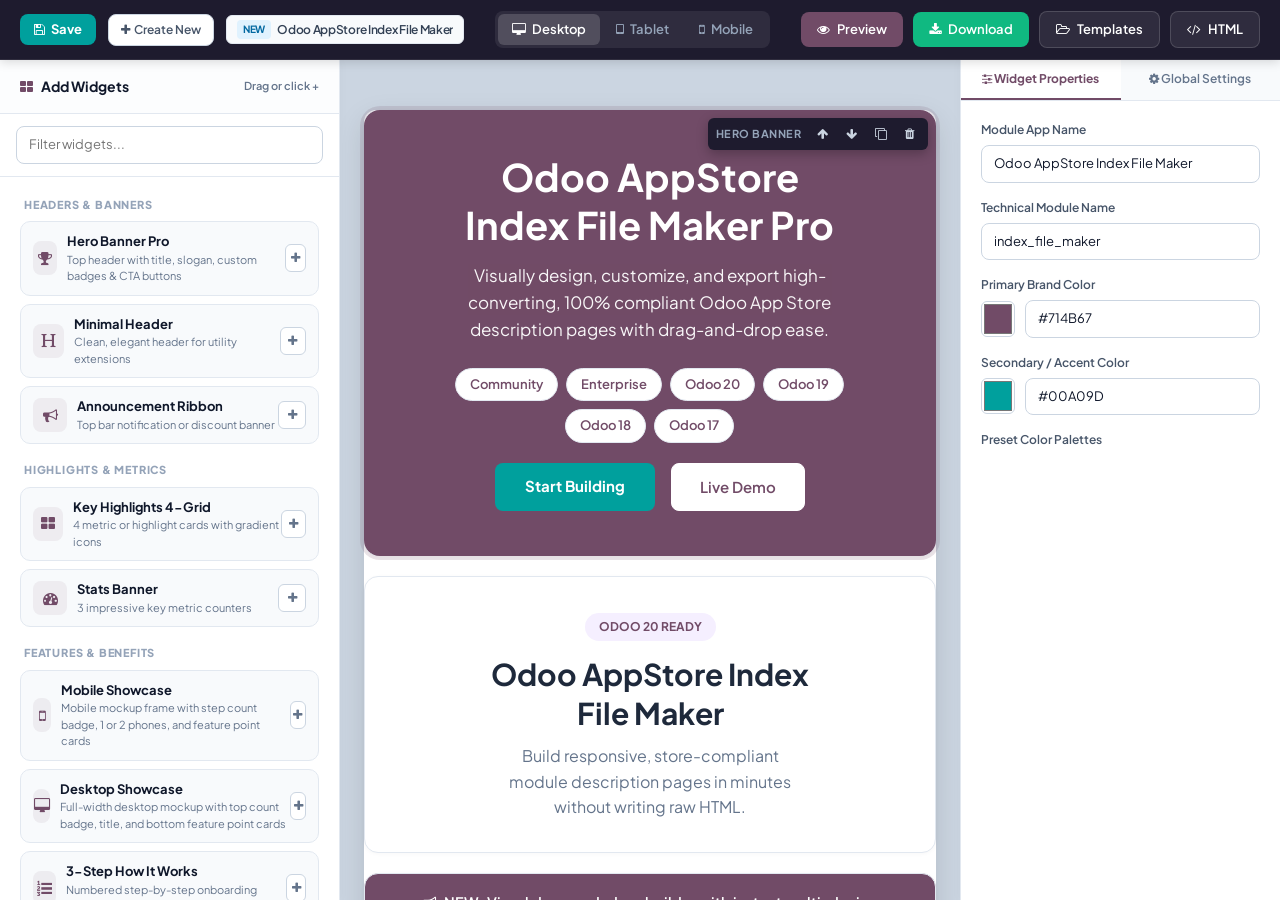
==== commit 34efab37: "ui changes" ====
--- a/static/src/standalone/index.html
+++ b/static/src/standalone/index.html
@@ -57,11 +57,8 @@
             <button class="btn btn-success" onclick="downloadIndexFile()" title="Download index.html">
                 <i class="fa fa-download"></i> Download
             </button>
-            <button class="btn btn-outline" onclick="openSavedTemplatesModal()" title="View and load templates saved in Odoo">
-                <i class="fa fa-database"></i> Saved Templates
-            </button>
-            <button class="btn btn-outline" onclick="openTemplatesModal()" title="Choose starter template">
-                <i class="fa fa-folder-open-o"></i> Starters
+            <button class="btn btn-outline" onclick="openTemplatesModal()" title="Choose template">
+                <i class="fa fa-folder-open-o"></i> Templates
             </button>
             <button class="btn btn-outline" onclick="openCodeModal()" title="View HTML code">
                 <i class="fa fa-code"></i> HTML
@@ -171,7 +168,7 @@
             <div class="modal-header">
                 <div style="display: flex; align-items: center; gap: 10px;">
                     <i class="fa fa-folder-open-o" style="color: var(--primary); font-size: 18px;"></i>
-                    <h3 style="font-size: 16px; font-weight: 700;">Starter Templates</h3>
+                    <h3 style="font-size: 16px; font-weight: 700;">Templates</h3>
                 </div>
                 <button class="btn btn-outline" style="color: #64748b; border-color: #cbd5e1;"
                     onclick="closeModal('templates-modal')">
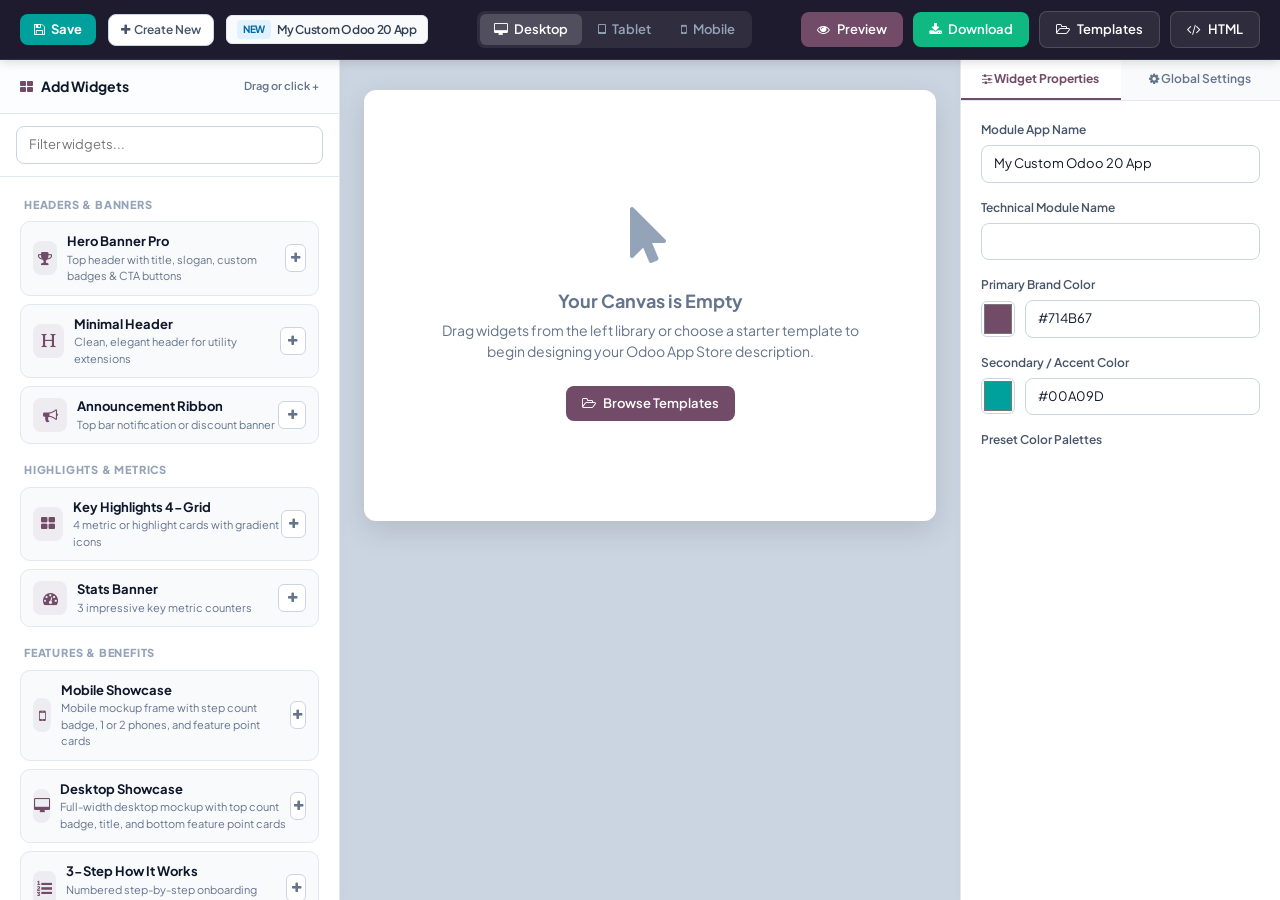
==== commit 014d74f5: "minor changes" ====
--- a/static/src/standalone/index.html
+++ b/static/src/standalone/index.html
@@ -302,9 +302,9 @@
         }
     </script>
     <!-- Modular JavaScript Files -->
-    <script src="js/widgets.js?v=20.0.67"></script>
-    <script src="js/generator.js?v=20.0.67"></script>
-    <script src="js/app.js?v=20.0.67"></script>
+    <script src="js/widgets.js?v=20.0.68"></script>
+    <script src="js/generator.js?v=20.0.68"></script>
+    <script src="js/app.js?v=20.0.68"></script>
 </body>
 
 </html>
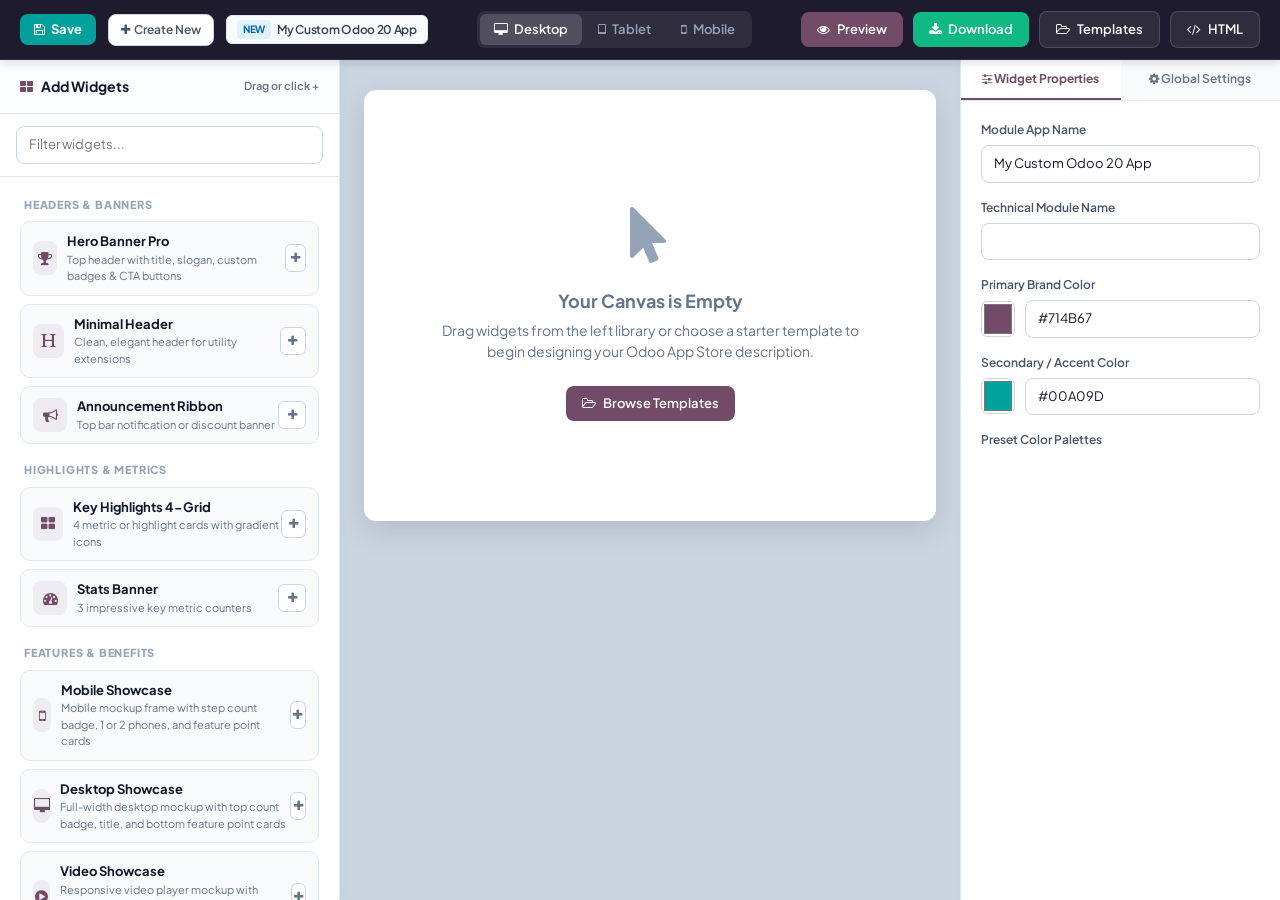
==== commit 96b25df4: "video widget add" ====
--- a/static/src/standalone/index.html
+++ b/static/src/standalone/index.html
@@ -8,7 +8,8 @@
     <!-- Font Awesome for Icons -->
     <link rel="stylesheet" href="https://cdnjs.cloudflare.com/ajax/libs/font-awesome/4.7.0/css/font-awesome.min.css">
     <!-- Google Material Symbols (Odoo Icons .oi) -->
-    <link rel="stylesheet" href="https://fonts.googleapis.com/css2?family=Material+Symbols+Outlined:opsz,wght,FILL,GRAD@20..48,100..700,0..1,-50..200">
+    <link rel="stylesheet"
+        href="https://fonts.googleapis.com/css2?family=Material+Symbols+Outlined:opsz,wght,FILL,GRAD@20..48,100..700,0..1,-50..200">
     <link rel="preconnect" href="https://fonts.googleapis.com">
     <link rel="preconnect" href="https://fonts.gstatic.com" crossorigin>
     <link
@@ -24,17 +25,23 @@
     <!-- TOP HEADER -->
     <header class="topbar">
         <div class="topbar-brand">
-            <button class="btn btn-primary" id="btn-save-template" onclick="saveCurrentTemplate()" title="Save Template to Odoo"
+            <button class="btn btn-primary" id="btn-save-template" onclick="saveCurrentTemplate()"
+                title="Save Template to Odoo"
                 style="display: inline-flex; align-items: center; gap: 6px; padding: 6px 14px; font-size: 13px; font-weight: 700; background: #00A09D; border-color: #00A09D; color: #ffffff; cursor: pointer;">
                 <i class="fa fa-floppy-o"></i> Save
             </button>
-            <button class="btn btn-outline" id="btn-new-template" onclick="startNewTemplate()" title="Create New Blank Template"
+            <button class="btn btn-outline" id="btn-new-template" onclick="startNewTemplate()"
+                title="Create New Blank Template"
                 style="display: inline-flex; align-items: center; gap: 4px; padding: 6px 12px; font-size: 12px; font-weight: 600; background: #ffffff; color: #475569; border-color: #cbd5e1; cursor: pointer;">
                 <i class="fa fa-plus"></i> Create New
             </button>
-            <div id="template-info-badge" style="display: inline-flex; align-items: center; gap: 6px; padding: 4px 10px; background: #f8fafc; border: 1px solid #e2e8f0; border-radius: 6px;">
-                <span id="template-status-tag" style="font-size: 10px; font-weight: 700; padding: 2px 6px; border-radius: 4px; background: #e0f2fe; color: #0369a1; text-transform: uppercase;">NEW</span>
-                <span id="template-name-display" style="font-size: 12px; font-weight: 600; color: #334155; max-width: 220px; overflow: hidden; text-overflow: ellipsis; white-space: nowrap;">Odoo AppStore Index File Maker</span>
+            <div id="template-info-badge"
+                style="display: inline-flex; align-items: center; gap: 6px; padding: 4px 10px; background: #f8fafc; border: 1px solid #e2e8f0; border-radius: 6px;">
+                <span id="template-status-tag"
+                    style="font-size: 10px; font-weight: 700; padding: 2px 6px; border-radius: 4px; background: #e0f2fe; color: #0369a1; text-transform: uppercase;">NEW</span>
+                <span id="template-name-display"
+                    style="font-size: 12px; font-weight: 600; color: #334155; max-width: 220px; overflow: hidden; text-overflow: ellipsis; white-space: nowrap;">Odoo
+                    AppStore Index File Maker</span>
             </div>
         </div>
 
@@ -176,27 +183,36 @@
                 </button>
             </div>
             <div class="modal-body">
-                <p style="font-size: 14px; color: #64748b; margin-bottom: 16px;">Choose a pre-designed layout to jumpstart your Odoo App Store description:</p>
+                <p style="font-size: 14px; color: #64748b; margin-bottom: 16px;">Choose a pre-designed layout to
+                    jumpstart your Odoo App Store description:</p>
                 <div style="display: flex; flex-direction: column; gap: 12px;">
                     <!-- Template 1: Odoo Theme -->
-                    <div class="item-card" style="cursor: pointer; padding: 16px; border: 1px solid #e2e8f0; border-radius: 10px; transition: all 0.2s ease; box-shadow: 0 1px 3px rgba(0,0,0,0.03);" onclick="loadTemplate('odoo_theme')">
+                    <div class="item-card"
+                        style="cursor: pointer; padding: 16px; border: 1px solid #e2e8f0; border-radius: 10px; transition: all 0.2s ease; box-shadow: 0 1px 3px rgba(0,0,0,0.03);"
+                        onclick="loadTemplate('odoo_theme')">
                         <div style="display: flex; justify-content: space-between; align-items: center;">
                             <div style="display: flex; align-items: center; gap: 14px; flex: 1; min-width: 0;">
-                                <div style="width: 44px; height: 44px; border-radius: 10px; background-color: rgba(113, 75, 103, 0.12); color: #714B67; display: flex; align-items: center; justify-content: center; font-size: 20px; flex-shrink: 0;">
+                                <div
+                                    style="width: 44px; height: 44px; border-radius: 10px; background-color: rgba(113, 75, 103, 0.12); color: #714B67; display: flex; align-items: center; justify-content: center; font-size: 20px; flex-shrink: 0;">
                                     <i class="fa fa-cube"></i>
                                 </div>
                                 <div style="flex: 1; min-width: 0;">
                                     <div style="display: flex; align-items: center; gap: 8px; margin-bottom: 4px;">
-                                        <h4 style="font-size: 15px; font-weight: 700; color: #714B67; margin: 0;">Odoo Theme</h4>
-                                        <span style="font-size: 10px; font-weight: 700; background: #e0f2fe; color: #0369a1; padding: 2px 6px; border-radius: 4px;">DEFAULT PURPLE</span>
+                                        <h4 style="font-size: 15px; font-weight: 700; color: #714B67; margin: 0;">Odoo
+                                            Theme</h4>
+                                        <span
+                                            style="font-size: 10px; font-weight: 700; background: #e0f2fe; color: #0369a1; padding: 2px 6px; border-radius: 4px;">DEFAULT
+                                            PURPLE</span>
                                     </div>
                                     <p style="font-size: 12.5px; color: #64748b; margin: 0;">
-                                        Standard Odoo App Store presentation with Purple &amp; Teal branding, comparison table, showcases, and FAQs.
+                                        Standard Odoo App Store presentation with Purple &amp; Teal branding, comparison
+                                        table, showcases, and FAQs.
                                     </p>
                                 </div>
                             </div>
                             <div style="margin-left: 14px; flex-shrink: 0;">
-                                <button class="btn btn-primary" style="font-size: 12px; padding: 6px 14px; font-weight: 600; display: inline-flex; align-items: center; gap: 6px;">
+                                <button class="btn btn-primary"
+                                    style="font-size: 12px; padding: 6px 14px; font-weight: 600; display: inline-flex; align-items: center; gap: 6px;">
                                     <i class="fa fa-folder-open-o"></i> Load Template
                                 </button>
                             </div>
@@ -204,24 +220,32 @@
                     </div>
 
                     <!-- Template 2: Black Theme -->
-                    <div class="item-card" style="cursor: pointer; padding: 16px; border: 1px solid #e2e8f0; border-radius: 10px; transition: all 0.2s ease; box-shadow: 0 1px 3px rgba(0,0,0,0.03);" onclick="loadTemplate('black_theme')">
+                    <div class="item-card"
+                        style="cursor: pointer; padding: 16px; border: 1px solid #e2e8f0; border-radius: 10px; transition: all 0.2s ease; box-shadow: 0 1px 3px rgba(0,0,0,0.03);"
+                        onclick="loadTemplate('black_theme')">
                         <div style="display: flex; justify-content: space-between; align-items: center;">
                             <div style="display: flex; align-items: center; gap: 14px; flex: 1; min-width: 0;">
-                                <div style="width: 44px; height: 44px; border-radius: 10px; background-color: rgba(0, 0, 0, 0.08); color: #1e293b; display: flex; align-items: center; justify-content: center; font-size: 20px; flex-shrink: 0;">
+                                <div
+                                    style="width: 44px; height: 44px; border-radius: 10px; background-color: rgba(0, 0, 0, 0.08); color: #1e293b; display: flex; align-items: center; justify-content: center; font-size: 20px; flex-shrink: 0;">
                                     <i class="fa fa-moon-o"></i>
                                 </div>
                                 <div style="flex: 1; min-width: 0;">
                                     <div style="display: flex; align-items: center; gap: 8px; margin-bottom: 4px;">
-                                        <h4 style="font-size: 15px; font-weight: 700; color: #0f172a; margin: 0;">Black Theme</h4>
-                                        <span style="font-size: 10px; font-weight: 700; background: #fef3c7; color: #b45309; padding: 2px 6px; border-radius: 4px;">DARK &amp; GOLD</span>
+                                        <h4 style="font-size: 15px; font-weight: 700; color: #0f172a; margin: 0;">Black
+                                            Theme</h4>
+                                        <span
+                                            style="font-size: 10px; font-weight: 700; background: #fef3c7; color: #b45309; padding: 2px 6px; border-radius: 4px;">DARK
+                                            &amp; GOLD</span>
                                     </div>
                                     <p style="font-size: 12.5px; color: #64748b; margin: 0;">
-                                        High-contrast luxury dark layout with gold accents, 3-step workflow, desktop showcase, and dark banners.
+                                        High-contrast luxury dark layout with gold accents, 3-step workflow, desktop
+                                        showcase, and dark banners.
                                     </p>
                                 </div>
                             </div>
                             <div style="margin-left: 14px; flex-shrink: 0;">
-                                <button class="btn btn-outline" style="font-size: 12px; padding: 6px 14px; font-weight: 600; display: inline-flex; align-items: center; gap: 6px; color: #0f172a; border-color: #cbd5e1;">
+                                <button class="btn btn-outline"
+                                    style="font-size: 12px; padding: 6px 14px; font-weight: 600; display: inline-flex; align-items: center; gap: 6px; color: #0f172a; border-color: #cbd5e1;">
                                     <i class="fa fa-folder-open-o"></i> Load Template
                                 </button>
                             </div>
@@ -229,13 +253,16 @@
                     </div>
 
                     <!-- Template 3: Blank Canvas -->
-                    <div class="item-card" style="cursor: pointer; padding: 12px 16px; border: 1px dashed #cbd5e1; background: #fafafa; border-radius: 8px; margin-top: 4px;" onclick="loadTemplate('blank')">
+                    <div class="item-card"
+                        style="cursor: pointer; padding: 12px 16px; border: 1px dashed #cbd5e1; background: #fafafa; border-radius: 8px; margin-top: 4px;"
+                        onclick="loadTemplate('blank')">
                         <div style="display: flex; justify-content: space-between; align-items: center;">
                             <div style="display: flex; align-items: center; gap: 10px;">
                                 <i class="fa fa-trash-o" style="color: #ef4444; font-size: 16px;"></i>
                                 <div>
                                     <strong style="font-size: 13px; color: #ef4444;">Start from Blank Canvas</strong>
-                                    <span style="font-size: 12px; color: #94a3b8; margin-left: 8px;">Clear canvas and design from scratch</span>
+                                    <span style="font-size: 12px; color: #94a3b8; margin-left: 8px;">Clear canvas and
+                                        design from scratch</span>
                                 </div>
                             </div>
                             <span style="font-size: 12px; color: #94a3b8;"><i class="fa fa-chevron-right"></i></span>
@@ -255,10 +282,12 @@
                     <h3 style="font-size: 16px; font-weight: 700;">Saved Templates in Odoo</h3>
                 </div>
                 <div style="display: flex; gap: 8px;">
-                    <button class="btn btn-primary" style="font-size: 12px; padding: 5px 12px;" onclick="startNewTemplate(); closeModal('saved-templates-modal');">
+                    <button class="btn btn-primary" style="font-size: 12px; padding: 5px 12px;"
+                        onclick="startNewTemplate(); closeModal('saved-templates-modal');">
                         <i class="fa fa-plus"></i> Create New
                     </button>
-                    <button class="btn btn-outline" style="color: #64748b; border-color: #cbd5e1;" onclick="closeModal('saved-templates-modal')">
+                    <button class="btn btn-outline" style="color: #64748b; border-color: #cbd5e1;"
+                        onclick="closeModal('saved-templates-modal')">
                         <i class="fa fa-times"></i>
                     </button>
                 </div>
@@ -267,9 +296,11 @@
                 <p style="font-size: 13px; color: #64748b; margin-bottom: 14px;">
                     Select any previously saved template to load and continue editing in the builder:
                 </p>
-                <div id="saved-templates-list-container" style="display: flex; flex-direction: column; gap: 10px; max-height: 420px; overflow-y: auto;">
+                <div id="saved-templates-list-container"
+                    style="display: flex; flex-direction: column; gap: 10px; max-height: 420px; overflow-y: auto;">
                     <div style="text-align: center; padding: 30px; color: #94a3b8;">
-                        <i class="fa fa-spinner fa-spin" style="font-size: 24px; margin-bottom: 8px; display: block;"></i>
+                        <i class="fa fa-spinner fa-spin"
+                            style="font-size: 24px; margin-bottom: 8px; display: block;"></i>
                         Loading saved templates...
                     </div>
                 </div>
@@ -302,9 +333,9 @@
         }
     </script>
     <!-- Modular JavaScript Files -->
-    <script src="js/widgets.js?v=20.0.68"></script>
-    <script src="js/generator.js?v=20.0.68"></script>
-    <script src="js/app.js?v=20.0.68"></script>
+    <script src="js/widgets.js?v=20.0.70"></script>
+    <script src="js/generator.js?v=20.0.70"></script>
+    <script src="js/app.js?v=20.0.70"></script>
 </body>
 
 </html>
